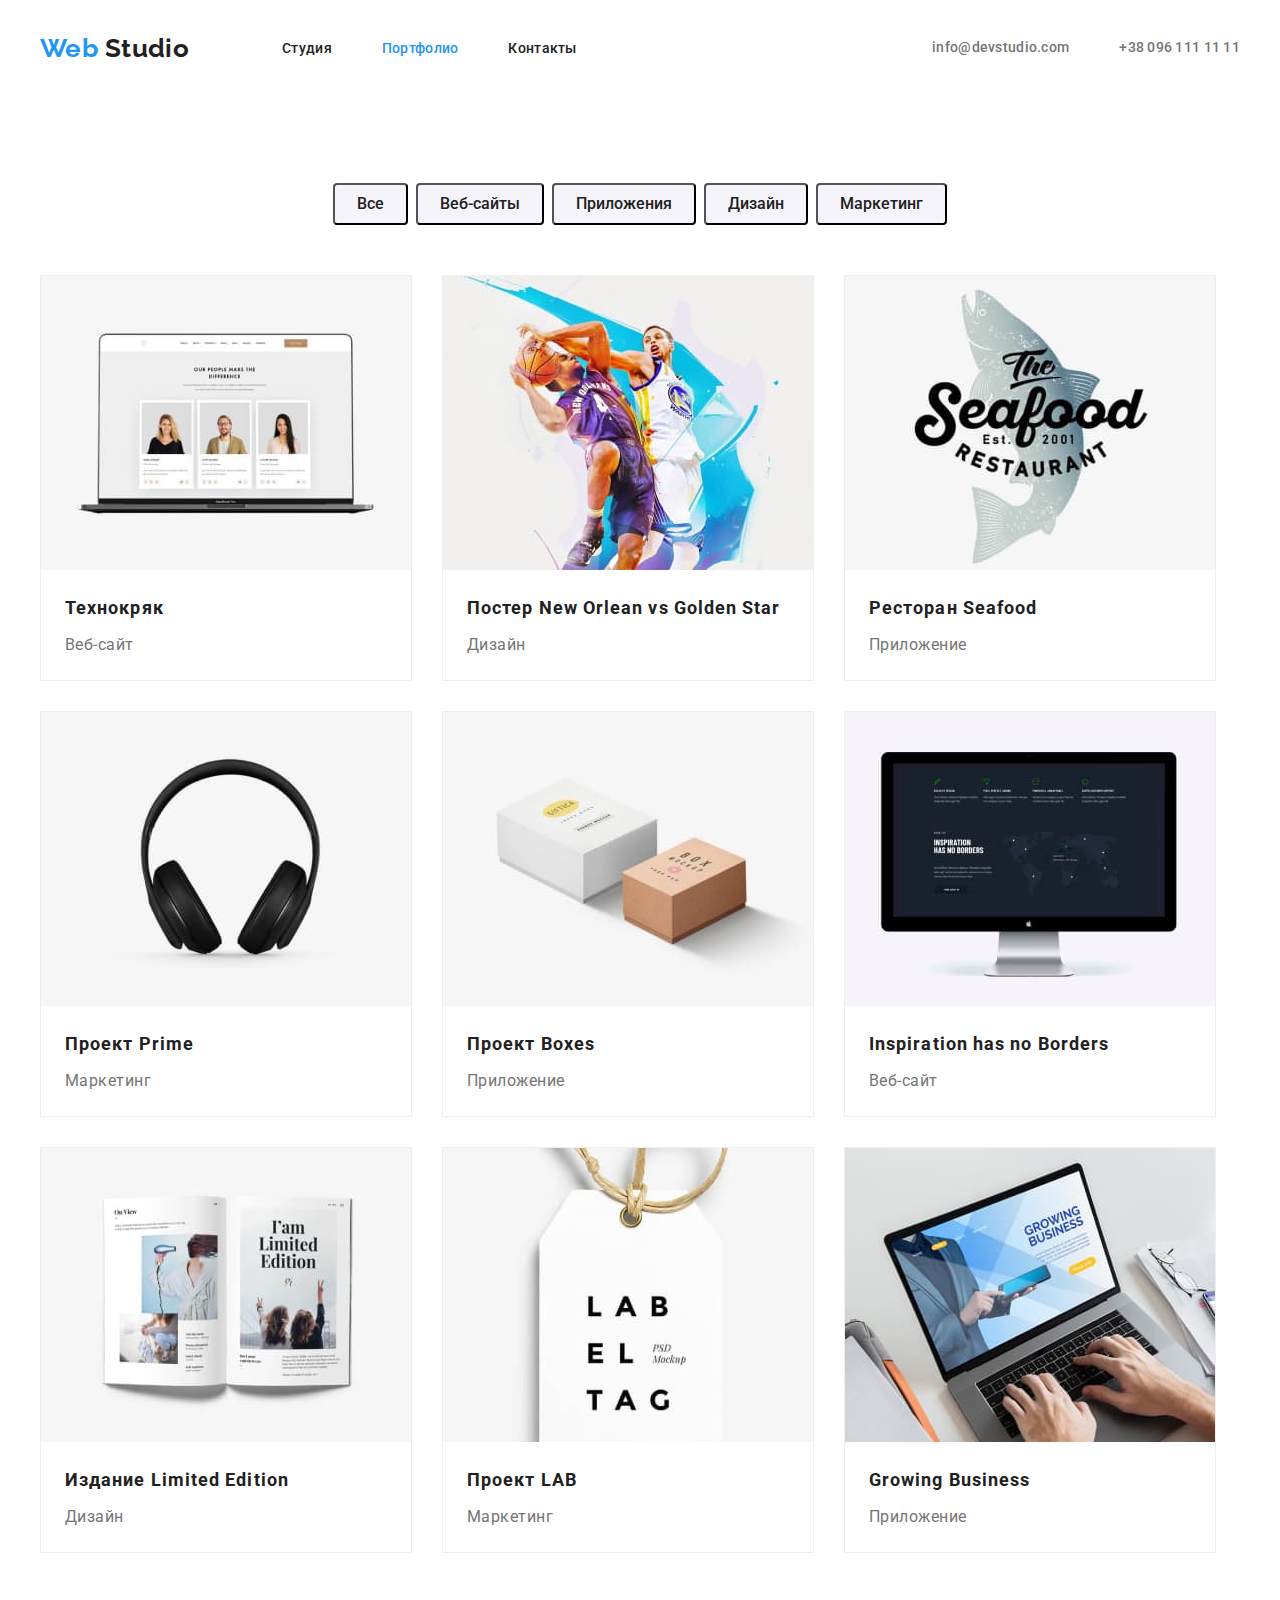
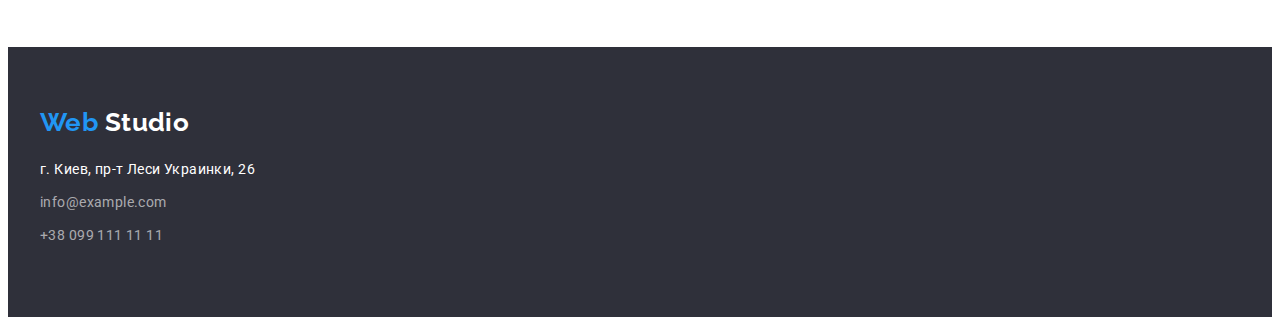
==== portfolio.html @ 73412ecf "hw3" ====
<!DOCTYPE html>
<html lang="ru">
  <head>
    <meta charset="UTF-8" />
    <meta http-equiv="X-UA-Compatible" content="IE=edge" />
    <meta name="viewport" content="width=device-width, initial-scale=1.0" />
    <link rel="preconnect" href="https://fonts.googleapis.com" />
    <link rel="preconnect" href="https://fonts.gstatic.com" crossorigin />
    <link
      href="https://fonts.googleapis.com/css2?family=Raleway:wght@700&family=Roboto:wght@400;500;700;900&display=swap"
      rel="stylesheet"
    />
    <link
      rel="stylesheet"
      href="https://cdnjs.cloudflare.com/ajax/libs/modern-normalize/1.1.0/modern-normalize.min.css"
      integrity="sha512-wpPYUAdjBVSE4KJnH1VR1HeZfpl1ub8YT/NKx4PuQ5NmX2tKuGu6U/JRp5y+Y8XG2tV+wKQpNHVUX03MfMFn9Q=="
      crossorigin="anonymous"
      referrerpolicy="no-referrer"
    />
    <link rel="stylesheet" href="./css/styles.css" />
    <title>WebStudio</title>
  </head>

  <body>
    <header class="header">
      <div class="container">
        <nav class="header-nav">
          <a lang="en" href="./index.html" class="header-logo link">
            <span class="header-logo-main">Web</span>
            <span class="header-logo-second">Studio</span>
          </a>
          <ul class="header-list list">
            <li class="header-item">
              <a href="./index.html" class="header-link link">Студия</a>
            </li>
            <li class="header-item">
              <a href="./portfolio.html" class="header-link link current"
                >Портфолио</a
              >
            </li>
            <li class="header-item">
              <a href="" class="header-link link">Контакты</a>
            </li>
          </ul>
        </nav>
        <ul class="header-contacts list">
          <li class="header-contacts-item">
            <a
              href="mailto:info@devstudio.com"
              class="header-contacts-link link"
            >
              info@devstudio.com
            </a>
          </li>
          <li class="header-contacts-item">
            <a href="tel:+380961111111" class="header-contacts-link link">
              +38 096 111 11 11
            </a>
          </li>
        </ul>
      </div>
    </header>

    <main>
      <section class="portfolio">
        <div class="container">
          <h1 class="visually-hidden">Портфолио</h1>
          <nav class="portfolio-nav">
            <ul class="pf-nav-list list">
              <li class="pf-nav-item">
                <button type="button" class="pf-btn">Все</button>
              </li>
              <li class="pf-nav-item">
                <button type="button" class="pf-btn">Веб-сайты</button>
              </li>
              <li class="pf-nav-item">
                <button type="button" class="pf-btn">Приложения</button>
              </li>
              <li class="pf-nav-item">
                <button type="button" class="pf-btn">Дизайн</button>
              </li>
              <li class="pf-nav-item">
                <button type="button" class="pf-btn">Маркетинг</button>
              </li>
            </ul>
          </nav>
          <ul class="pf-list list">
            <li class="pf-item">
              <img
                src="./images/portfolio1.jpg"
                alt="Технокряк"
                width="370"
                height="294"
                class="pf-img"
              />
              <div class="pf-text">
                <h2 class="pf-title">Технокряк</h2>
                <p class="pf-desc">Веб-сайт</p>
              </div>
            </li>
            <li class="pf-item">
              <img
                src="./images/portfolio2.jpg"
                alt="Постер Новый Орлеан против Золотой Звезды"
                width="370"
                height="294"
                class="pf-img"
              />
              <div class="pf-text">
                <h2 lang="en" class="pf-title">
                  Постер New Orlean vs Golden Star
                </h2>
                <p class="pf-desc">Дизайн</p>
              </div>
            </li>
            <li class="pf-item">
              <img
                src="./images/portfolio3.jpg"
                alt="Ресторан Морепродукты"
                width="370"
                height="294"
                class="pf-img"
              />
              <div class="pf-text">
                <h2 lang="en" class="pf-title">Ресторан Seafood</h2>
                <p class="pf-desc">Приложение</p>
              </div>
            </li>
            <li class="pf-item">
              <img
                src="./images/portfolio4.jpg"
                alt="Проект Прайм"
                width="370"
                height="294"
                class="pf-img"
              />
              <div class="pf-text">
                <h2 lang="en" class="pf-title">Проект Prime</h2>
                <p class="pf-desc">Маркетинг</p>
              </div>
            </li>
            <li class="pf-item">
              <img
                src="./images/portfolio5.jpg"
                alt="Проект Коробки"
                width="370"
                height="294"
                class="pf-img"
              />
              <div class="pf-text">
                <h2 lang="en" class="pf-title">Проект Boxes</h2>
                <p class="pf-desc">Приложение</p>
              </div>
            </li>
            <li class="pf-item">
              <img
                src="./images/portfolio6.jpg"
                alt="Вдохновение не имеет границ"
                width="370"
                height="294"
                class="pf-img"
              />
              <div class="pf-text">
                <h2 lang="en" class="pf-title">Inspiration has no Borders</h2>
                <p class="pf-desc">Веб-сайт</p>
              </div>
            </li>
            <li class="pf-item">
              <img
                src="./images/portfolio7.jpg"
                alt="Издание Ограниченный Выпуск"
                width="370"
                height="294"
                class="pf-img"
              />
              <div class="pf-text">
                <h2 lang="en" class="pf-title">Издание Limited Edition</h2>
                <p class="pf-desc">Дизайн</p>
              </div>
            </li>
            <li class="pf-item">
              <img
                src="./images/portfolio8.jpg"
                alt="Проект ЛАБ"
                width="370"
                height="294"
                class="pf-img"
              />
              <div class="pf-text">
                <h2 lang="en" class="pf-title">Проект LAB</h2>
                <p class="pf-desc">Маркетинг</p>
              </div>
            </li>
            <li class="pf-item">
              <img
                src="./images/portfolio9.jpg"
                alt="Растущий Бизнес"
                width="370"
                height="294"
                class="pf-img"
              />
              <div class="pf-text">
                <h2 lang="en" class="pf-title">Growing Business</h2>
                <p class="pf-desc">Приложение</p>
              </div>
            </li>
          </ul>
        </div>
      </section>
    </main>

    <footer class="footer">
      <div class="container">
        <a lang="en" href="index.html" class="footer-logo link">
          <span class="footer-logo-main">Web</span>
          <span class="footer-logo-second">Studio</span>
        </a>
        <address class="address">
          <ul class="footer-list list">
            <li class="footer-list-item">
              <a
                href="https://goo.gl/maps/CX3PKxZ1Y8EryqLb6"
                class="footer-address-link link"
                target="_blank"
                rel="noopener, noindex, nofollow"
              >
                г. Киев, пр-т Леси Украинки, 26
              </a>
            </li>
            <li class="footer-list-item">
              <a href="mailto:info@example.com" class="footer-link link">
                info@example.com
              </a>
            </li>
            <li class="footer-list-item">
              <a href="tel:+380991111111" class="footer-link link">
                +38 099 111 11 11
              </a>
            </li>
          </ul>
        </address>
      </div>
    </footer>
  </body>
</html>
---- css/styles.css ----
body {
  font-family: "Roboto", sans-serif;
  font-size: 14px;
  letter-spacing: 0.03em;
  background-color: #ffffff;
}

p,
h1,
h2,
h3,
h4,
h5,
h6 {
  margin: 0;
}

ul,
ol {
  padding-left: 0;
  margin: 0;
}

button {
  cursor: pointer;
}

img {
  display: block;
}

.link {
  text-decoration: none;
}

.list {
  list-style: none;
}

:root {
  --header-color: #212121;
  --accent-color: #2196f3;
  --header-contacts-color: #757575;
  --logo-main-color: #2196f3;
  --logo-header-color: #212121;
  --logo-footer-color: #ffffff;
  --logo-font-family: "Raleway", sans-serif;
  --header-bg-color: #ffffff;
  --main-title-color: #ffffff;
  --second-title-color: #212121;
  --btn-text-color: #ffffff;
  --btn-main-bg-color: #2196f3;
  --btn-hover-color: #188ce8;
  --main-text-color: #212121;
  --second-text-color: #757575;
  --hero-background: #2f303a;
  --team-background: #f5f4fa;
  --team-member-background: #ffffff;
  --main-footer-text-color: #ffffff;
  --second-footer-text-color: rgba(255, 255, 255, 0.6);
  --footer-background: #2f303a;
  --pf-btn-main-bg: #f5f4fa;
  --pf-btn-hover-bg: #2196f3;
  --pf-btn-main-text: #212121;
  --pf-btn-hover-text: #ffffff;
  --pf-item-bg: #ffffff;
}

.container {
  width: 1200px;
  padding: 0 15px;
  margin: 0 auto;
  /* outline: 1px solid teal; */
}

/* ---------------------------------------HEADER---------------------------------------- */

.header {
  background-color: var(--header-bg-color);
  padding: 25px 0;
}

.header .container {
  display: flex;
  align-items: center;
}

.header-nav {
  display: flex;
  align-items: center;
}

.header-logo {
  font-weight: 700;
  font-family: var(--logo-font-family);
  font-size: 26px;
  line-height: 1.19;
  margin-right: 93px;
  display: block;
}

.header-logo-main {
  color: var(--logo-main-color);
}

.header-logo-second {
  color: var(--logo-header-color);
}

.header-list {
  display: flex;
}

.header-link {
  font-weight: 500;
  line-height: 1.14;
  letter-spacing: 0.02em;
  color: var(--header-color);
}

.header-item:not(:last-child) {
  margin-right: 50px;
}

.header-link:hover,
.header-link:focus {
  color: var(--accent-color);
}

.header-contacts {
  margin-left: auto;
  display: flex;
  /* align-items: center; */
}

.header-contacts-item + .header-contacts-item {
  margin-left: 50px;
}

.header-contacts-link {
  font-weight: 500;
  line-height: 1.14;
  letter-spacing: 0.02em;
  color: var(--header-contacts-color);
  display: block;
}

.header-contacts-link:not(:last-child) {
  margin-right: 50px;
}

.header-contacts-link:hover,
.header-contacts-link:focus {
  color: var(--accent-color);
}

.header-list .link.current {
  color: var(--accent-color);
}

/* ----------------------------------------MAIN---------------------------------------- */

.hero {
  background-color: var(--hero-background);
  padding: 200px 0 200px 0;
  text-align: center;
}

.hero-title {
  font-weight: 900;
  font-size: 44px;
  line-height: 1.36;
  letter-spacing: 0.06em;
  text-transform: uppercase;
  color: var(--main-title-color);
  /* max-width: 696px; */
  margin-bottom: 30px;
}

.button {
  font-family: inherit;
  font-weight: 700;
  font-size: 16px;
  line-height: 1.88;
  letter-spacing: 0.06em;
  color: var(--btn-text-color);
  background-color: var(--btn-main-bg-color);
  border-radius: 4px;
  padding: 10px 32px;
  min-width: 200px;
  text-align: center;
}

.button:hover,
.button:focus {
  color: var(--btn-text-color);
  background-color: var(--btn-hover-color);
}

.visually-hidden {
  position: absolute;
  white-space: nowrap;
  width: 1px;
  height: 1px;
  overflow: hidden;
  border: 0;
  padding: 0;
  clip: rect(0 0 0 0);
  clip-path: inset(50%);
  margin: -1px;
}

.about {
  padding: 94px 0 94px 0;
}

.benefits-list {
  display: flex;
  margin-bottom: 94px;
}

.benefits-item:not(:last-child) {
  margin-right: 30px;
}

.benefits-title {
  line-height: 1.14;
  text-transform: uppercase;
  color: var(--main-text-color);
  margin-bottom: 10px;
}

.benefits-text {
  font-weight: 400;
  line-height: 1.71;
  color: var(--second-text-color);
  max-width: 270px;
}

.about-list {
  display: flex;
}

.about-item + .about-item {
  margin-left: 30px;
}

.about-title {
  font-weight: 700;
  font-size: 36px;
  line-height: 1.16;
  text-align: center;
  color: var(--second-title-color);
  margin-bottom: 50px;
}

/* ----------------------------------------TEAM--------------------------------------- */

.team {
  background-color: var(--team-background);
  padding: 94px 0 94px 0;
}

.team-title {
  font-weight: 700;
  font-size: 36px;
  line-height: 42px;
  text-align: center;
  color: var(--second-title-color);
  margin-bottom: 50px;
}

.team-list {
  display: flex;
}

.team-list-item + .team-list-item {
  margin-left: 30px;
}

.team-list-item {
  background-color: var(--team-member-background);
  width: 270px;
  height: 368px;
  box-shadow: 0px 1px 3px rgba(0, 0, 0, 0.12), 0px 1px 1px rgba(0, 0, 0, 0.14),
    0px 2px 1px rgba(0, 0, 0, 0.2);
  border-radius: 0px 0px 4px 4px;
}

.member-img {
  margin-bottom: 30px;
}

.team-member {
  font-weight: 500;
  font-size: 16px;
  line-height: 1.19;
  text-align: center;
  color: var(--main-text-color);
  margin-bottom: 10px;
}

.member-major {
  font-weight: 400;
  font-size: 16px;
  line-height: 1.19;
  text-align: center;
  color: var(--second-text-color);
}

/* --------------------------------------FOOTER---------------------------------------- */

.footer {
  background-color: var(--footer-background);
  padding: 60px 0 60px 0;
}

.footer-logo {
  font-family: var(--logo-font-family);
  font-weight: 700;
  font-size: 26px;
  line-height: 1.19;
}

.footer-logo-main {
  color: var(--logo-main-color);
}

.footer-logo-second {
  color: var(--logo-footer-color);
}

.address {
  font-style: normal;
  margin-top: 20px;
}

.footer-list-item {
  margin-bottom: 9px;
}

.footer-address-link {
  font-weight: 400;
  line-height: 1.71;
  color: var(--main-footer-text-color);
}

.footer-link {
  font-weight: 400;
  line-height: 1.71;
  color: var(--second-footer-text-color);
}

.footer-address-link:hover,
.footer-address-link:focus {
  color: var(--accent-color);
}

.footer-link:hover,
.footer-link:focus {
  color: var(--accent-color);
}

/* --------------------------------------PORTFOLIO---------------------------------------- */

.portfolio {
  padding: 94px 0;
}

.portfolio-nav {
  margin-bottom: 50px;
}

.pf-nav-list {
  display: flex;
  justify-content: center;
}

.pf-nav-item:not(:last-child) {
  margin-right: 8px;
}

.pf-btn {
  font-family: inherit;
  font-weight: 500;
  font-size: 16px;
  line-height: 1.62;
  text-align: center;
  color: var(--pf-btn-main-text);
  background-color: var(--pf-btn-main-bg);
  padding: 6px 22px;
  border-radius: 4px;
}

.pf-btn:hover,
.pf-btn:focus {
  color: var(--pf-btn-hover-text);
  background-color: var(--pf-btn-hover-bg);
}

.pf-list {
  display: flex;
  flex-wrap: wrap;
}

.pf-item {
  width: 370px;
  height: 404px;
  background-color: var(--pf-item-bg);
  border: 1px solid #eeeeee;
}

.pf-item:not(:nth-child(3n)) {
  margin-right: 30px;
}

.pf-item:not(:nth-last-child(-n + 3)) {
  margin-bottom: 30px;
}

.pf-text {
  margin: 20px 24px;
}

.pf-title {
  font-weight: 700;
  font-size: 18px;
  line-height: 2;
  letter-spacing: 0.06em;
  color: var(--main-text-color);
  margin-bottom: 4px;
}

.pf-desc {
  font-weight: 400;
  font-size: 16px;
  line-height: 1.88;
  letter-spacing: 0.03em;
  color: var(--second-text-color);
}
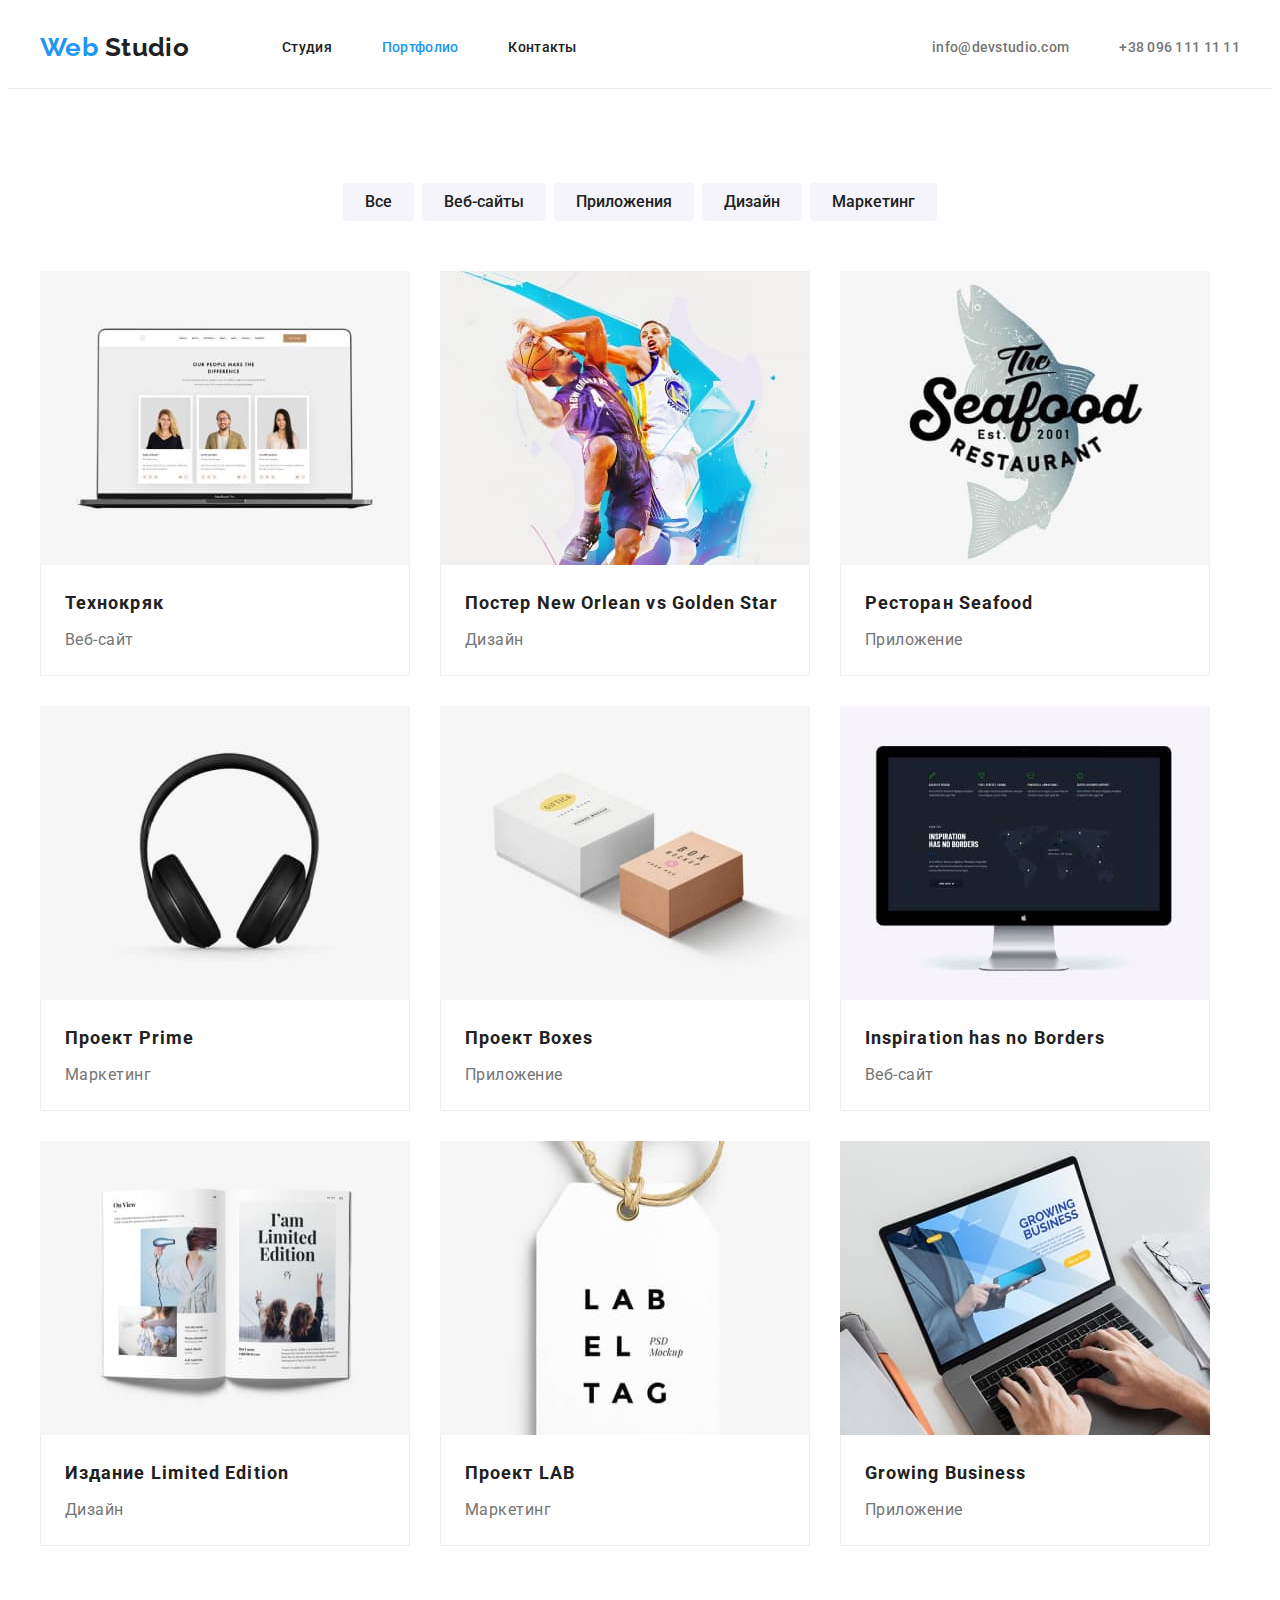
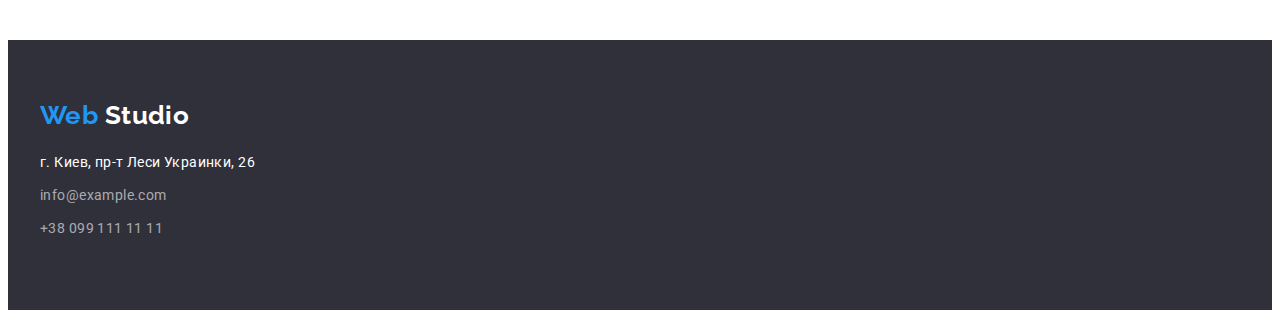
==== commit 19d8b314: "add changes" ====
--- a/portfolio.html
+++ b/portfolio.html
@@ -62,146 +62,139 @@
     </header>
 
     <main>
-      <section class="portfolio">
+      <section class="section">
         <div class="container">
           <h1 class="visually-hidden">Портфолио</h1>
-          <nav class="portfolio-nav">
-            <ul class="pf-nav-list list">
-              <li class="pf-nav-item">
-                <button type="button" class="pf-btn">Все</button>
-              </li>
-              <li class="pf-nav-item">
-                <button type="button" class="pf-btn">Веб-сайты</button>
-              </li>
-              <li class="pf-nav-item">
-                <button type="button" class="pf-btn">Приложения</button>
-              </li>
-              <li class="pf-nav-item">
-                <button type="button" class="pf-btn">Дизайн</button>
-              </li>
-              <li class="pf-nav-item">
-                <button type="button" class="pf-btn">Маркетинг</button>
-              </li>
-            </ul>
-          </nav>
-          <ul class="pf-list list">
-            <li class="pf-item">
+          <ul class="portfolio-nav list">
+            <li class="portfolio-nav-item">
+              <button type="button" class="portfolio-btn">Все</button>
+            </li>
+            <li class="portfolio-nav-item">
+              <button type="button" class="portfolio-btn">Веб-сайты</button>
+            </li>
+            <li class="portfolio-nav-item">
+              <button type="button" class="portfolio-btn">Приложения</button>
+            </li>
+            <li class="portfolio-nav-item">
+              <button type="button" class="portfolio-btn">Дизайн</button>
+            </li>
+            <li class="portfolio-nav-item">
+              <button type="button" class="portfolio-btn">Маркетинг</button>
+            </li>
+          </ul>
+          <ul class="portfolio-list list">
+            <li class="portfolio-item">
               <img
                 src="./images/portfolio1.jpg"
                 alt="Технокряк"
                 width="370"
                 height="294"
-                class="pf-img"
-              />
-              <div class="pf-text">
-                <h2 class="pf-title">Технокряк</h2>
-                <p class="pf-desc">Веб-сайт</p>
-              </div>
-            </li>
-            <li class="pf-item">
+              />
+              <div class="portfolio-text">
+                <h2 class="portfolio-title">Технокряк</h2>
+                <p class="portfolio-desc">Веб-сайт</p>
+              </div>
+            </li>
+            <li class="portfolio-item">
               <img
                 src="./images/portfolio2.jpg"
                 alt="Постер Новый Орлеан против Золотой Звезды"
                 width="370"
                 height="294"
-                class="pf-img"
-              />
-              <div class="pf-text">
-                <h2 lang="en" class="pf-title">
+              />
+              <div class="portfolio-text">
+                <h2 lang="en" class="portfolio-title">
                   Постер New Orlean vs Golden Star
                 </h2>
-                <p class="pf-desc">Дизайн</p>
-              </div>
-            </li>
-            <li class="pf-item">
+                <p class="portfolio-desc">Дизайн</p>
+              </div>
+            </li>
+            <li class="portfolio-item">
               <img
                 src="./images/portfolio3.jpg"
                 alt="Ресторан Морепродукты"
                 width="370"
                 height="294"
-                class="pf-img"
-              />
-              <div class="pf-text">
-                <h2 lang="en" class="pf-title">Ресторан Seafood</h2>
-                <p class="pf-desc">Приложение</p>
-              </div>
-            </li>
-            <li class="pf-item">
+              />
+              <div class="portfolio-text">
+                <h2 lang="en" class="portfolio-title">Ресторан Seafood</h2>
+                <p class="portfolio-desc">Приложение</p>
+              </div>
+            </li>
+            <li class="portfolio-item">
               <img
                 src="./images/portfolio4.jpg"
                 alt="Проект Прайм"
                 width="370"
                 height="294"
-                class="pf-img"
-              />
-              <div class="pf-text">
-                <h2 lang="en" class="pf-title">Проект Prime</h2>
-                <p class="pf-desc">Маркетинг</p>
-              </div>
-            </li>
-            <li class="pf-item">
+              />
+              <div class="portfolio-text">
+                <h2 lang="en" class="portfolio-title">Проект Prime</h2>
+                <p class="portfolio-desc">Маркетинг</p>
+              </div>
+            </li>
+            <li class="portfolio-item">
               <img
                 src="./images/portfolio5.jpg"
                 alt="Проект Коробки"
                 width="370"
                 height="294"
-                class="pf-img"
-              />
-              <div class="pf-text">
-                <h2 lang="en" class="pf-title">Проект Boxes</h2>
-                <p class="pf-desc">Приложение</p>
-              </div>
-            </li>
-            <li class="pf-item">
+              />
+              <div class="portfolio-text">
+                <h2 lang="en" class="portfolio-title">Проект Boxes</h2>
+                <p class="portfolio-desc">Приложение</p>
+              </div>
+            </li>
+            <li class="portfolio-item">
               <img
                 src="./images/portfolio6.jpg"
                 alt="Вдохновение не имеет границ"
                 width="370"
                 height="294"
-                class="pf-img"
-              />
-              <div class="pf-text">
-                <h2 lang="en" class="pf-title">Inspiration has no Borders</h2>
-                <p class="pf-desc">Веб-сайт</p>
-              </div>
-            </li>
-            <li class="pf-item">
+              />
+              <div class="portfolio-text">
+                <h2 lang="en" class="portfolio-title">
+                  Inspiration has no Borders
+                </h2>
+                <p class="portfolio-desc">Веб-сайт</p>
+              </div>
+            </li>
+            <li class="portfolio-item">
               <img
                 src="./images/portfolio7.jpg"
                 alt="Издание Ограниченный Выпуск"
                 width="370"
                 height="294"
-                class="pf-img"
-              />
-              <div class="pf-text">
-                <h2 lang="en" class="pf-title">Издание Limited Edition</h2>
-                <p class="pf-desc">Дизайн</p>
-              </div>
-            </li>
-            <li class="pf-item">
+              />
+              <div class="portfolio-text">
+                <h2 lang="en" class="portfolio-title">
+                  Издание Limited Edition
+                </h2>
+                <p class="portfolio-desc">Дизайн</p>
+              </div>
+            </li>
+            <li class="portfolio-item">
               <img
                 src="./images/portfolio8.jpg"
                 alt="Проект ЛАБ"
                 width="370"
                 height="294"
-                class="pf-img"
-              />
-              <div class="pf-text">
-                <h2 lang="en" class="pf-title">Проект LAB</h2>
-                <p class="pf-desc">Маркетинг</p>
-              </div>
-            </li>
-            <li class="pf-item">
+              />
+              <div class="portfolio-text">
+                <h2 lang="en" class="portfolio-title">Проект LAB</h2>
+                <p class="portfolio-desc">Маркетинг</p>
+              </div>
+            </li>
+            <li class="portfolio-item">
               <img
                 src="./images/portfolio9.jpg"
                 alt="Растущий Бизнес"
                 width="370"
                 height="294"
-                class="pf-img"
-              />
-              <div class="pf-text">
-                <h2 lang="en" class="pf-title">Growing Business</h2>
-                <p class="pf-desc">Приложение</p>
+              />
+              <div class="portfolio-text">
+                <h2 lang="en" class="portfolio-title">Growing Business</h2>
+                <p class="portfolio-desc">Приложение</p>
               </div>
             </li>
           </ul>
--- a/css/styles.css
+++ b/css/styles.css
@@ -77,7 +77,7 @@
 
 .header {
   background-color: var(--header-bg-color);
-  padding: 25px 0;
+  border-bottom: 1px solid #ececec;
 }
 
 .header .container {
@@ -97,6 +97,8 @@
   line-height: 1.19;
   margin-right: 93px;
   display: block;
+  padding-top: 24px;
+  padding-bottom: 25px;
 }
 
 .header-logo-main {
@@ -116,6 +118,7 @@
   line-height: 1.14;
   letter-spacing: 0.02em;
   color: var(--header-color);
+  padding: 32px 0;
 }
 
 .header-item:not(:last-child) {
@@ -143,6 +146,7 @@
   letter-spacing: 0.02em;
   color: var(--header-contacts-color);
   display: block;
+  padding: 32px 0;
 }
 
 .header-contacts-link:not(:last-child) {
@@ -162,7 +166,7 @@
 
 .hero {
   background-color: var(--hero-background);
-  padding: 200px 0 200px 0;
+  padding: 200px 0;
   text-align: center;
 }
 
@@ -173,7 +177,8 @@
   letter-spacing: 0.06em;
   text-transform: uppercase;
   color: var(--main-title-color);
-  /* max-width: 696px; */
+  width: 696px;
+  margin: 0 auto;
   margin-bottom: 30px;
 }
 
@@ -186,6 +191,7 @@
   color: var(--btn-text-color);
   background-color: var(--btn-main-bg-color);
   border-radius: 4px;
+  border: none;
   padding: 10px 32px;
   min-width: 200px;
   text-align: center;
@@ -195,6 +201,10 @@
 .button:focus {
   color: var(--btn-text-color);
   background-color: var(--btn-hover-color);
+}
+
+.section {
+  padding: 94px 0;
 }
 
 .visually-hidden {
@@ -210,13 +220,8 @@
   margin: -1px;
 }
 
-.about {
-  padding: 94px 0 94px 0;
-}
-
 .benefits-list {
   display: flex;
-  margin-bottom: 94px;
 }
 
 .benefits-item:not(:last-child) {
@@ -224,6 +229,7 @@
 }
 
 .benefits-title {
+  font-size: 14px;
   line-height: 1.14;
   text-transform: uppercase;
   color: var(--main-text-color);
@@ -237,6 +243,10 @@
   max-width: 270px;
 }
 
+.about {
+  padding-top: 0;
+}
+
 .about-list {
   display: flex;
 }
@@ -258,7 +268,6 @@
 
 .team {
   background-color: var(--team-background);
-  padding: 94px 0 94px 0;
 }
 
 .team-title {
@@ -281,21 +290,20 @@
 .team-list-item {
   background-color: var(--team-member-background);
   width: 270px;
-  height: 368px;
   box-shadow: 0px 1px 3px rgba(0, 0, 0, 0.12), 0px 1px 1px rgba(0, 0, 0, 0.14),
     0px 2px 1px rgba(0, 0, 0, 0.2);
   border-radius: 0px 0px 4px 4px;
 }
 
-.member-img {
-  margin-bottom: 30px;
+.member-text {
+  padding: 30px 0;
+  text-align: center;
 }
 
 .team-member {
   font-weight: 500;
   font-size: 16px;
   line-height: 1.19;
-  text-align: center;
   color: var(--main-text-color);
   margin-bottom: 10px;
 }
@@ -304,7 +312,6 @@
   font-weight: 400;
   font-size: 16px;
   line-height: 1.19;
-  text-align: center;
   color: var(--second-text-color);
 }
 
@@ -312,7 +319,7 @@
 
 .footer {
   background-color: var(--footer-background);
-  padding: 60px 0 60px 0;
+  padding: 60px 0;
 }
 
 .footer-logo {
@@ -363,24 +370,17 @@
 
 /* --------------------------------------PORTFOLIO---------------------------------------- */
 
-.portfolio {
-  padding: 94px 0;
-}
-
 .portfolio-nav {
+  display: flex;
+  justify-content: center;
   margin-bottom: 50px;
 }
 
-.pf-nav-list {
-  display: flex;
-  justify-content: center;
-}
-
-.pf-nav-item:not(:last-child) {
+.portfolio-nav-item:not(:last-child) {
   margin-right: 8px;
 }
 
-.pf-btn {
+.portfolio-btn {
   font-family: inherit;
   font-weight: 500;
   font-size: 16px;
@@ -389,40 +389,42 @@
   color: var(--pf-btn-main-text);
   background-color: var(--pf-btn-main-bg);
   padding: 6px 22px;
+  border: none;
   border-radius: 4px;
 }
 
-.pf-btn:hover,
-.pf-btn:focus {
+.portfolio-btn:hover,
+.portfolio-btn:focus {
   color: var(--pf-btn-hover-text);
   background-color: var(--pf-btn-hover-bg);
 }
 
-.pf-list {
+.portfolio-list {
   display: flex;
   flex-wrap: wrap;
 }
 
-.pf-item {
+.portfolio-item {
   width: 370px;
-  height: 404px;
   background-color: var(--pf-item-bg);
-  border: 1px solid #eeeeee;
-}
-
-.pf-item:not(:nth-child(3n)) {
+}
+
+.portfolio-item:not(:nth-child(3n)) {
   margin-right: 30px;
 }
 
-.pf-item:not(:nth-last-child(-n + 3)) {
+.portfolio-item:not(:nth-last-child(-n + 3)) {
   margin-bottom: 30px;
 }
 
-.pf-text {
-  margin: 20px 24px;
-}
-
-.pf-title {
+.portfolio-text {
+  padding: 20px 24px;
+  border-left: 1px solid #eeeeee;
+  border-right: 1px solid #eeeeee;
+  border-bottom: 1px solid #eeeeee;
+}
+
+.portfolio-title {
   font-weight: 700;
   font-size: 18px;
   line-height: 2;
@@ -431,7 +433,7 @@
   margin-bottom: 4px;
 }
 
-.pf-desc {
+.portfolio-desc {
   font-weight: 400;
   font-size: 16px;
   line-height: 1.88;
